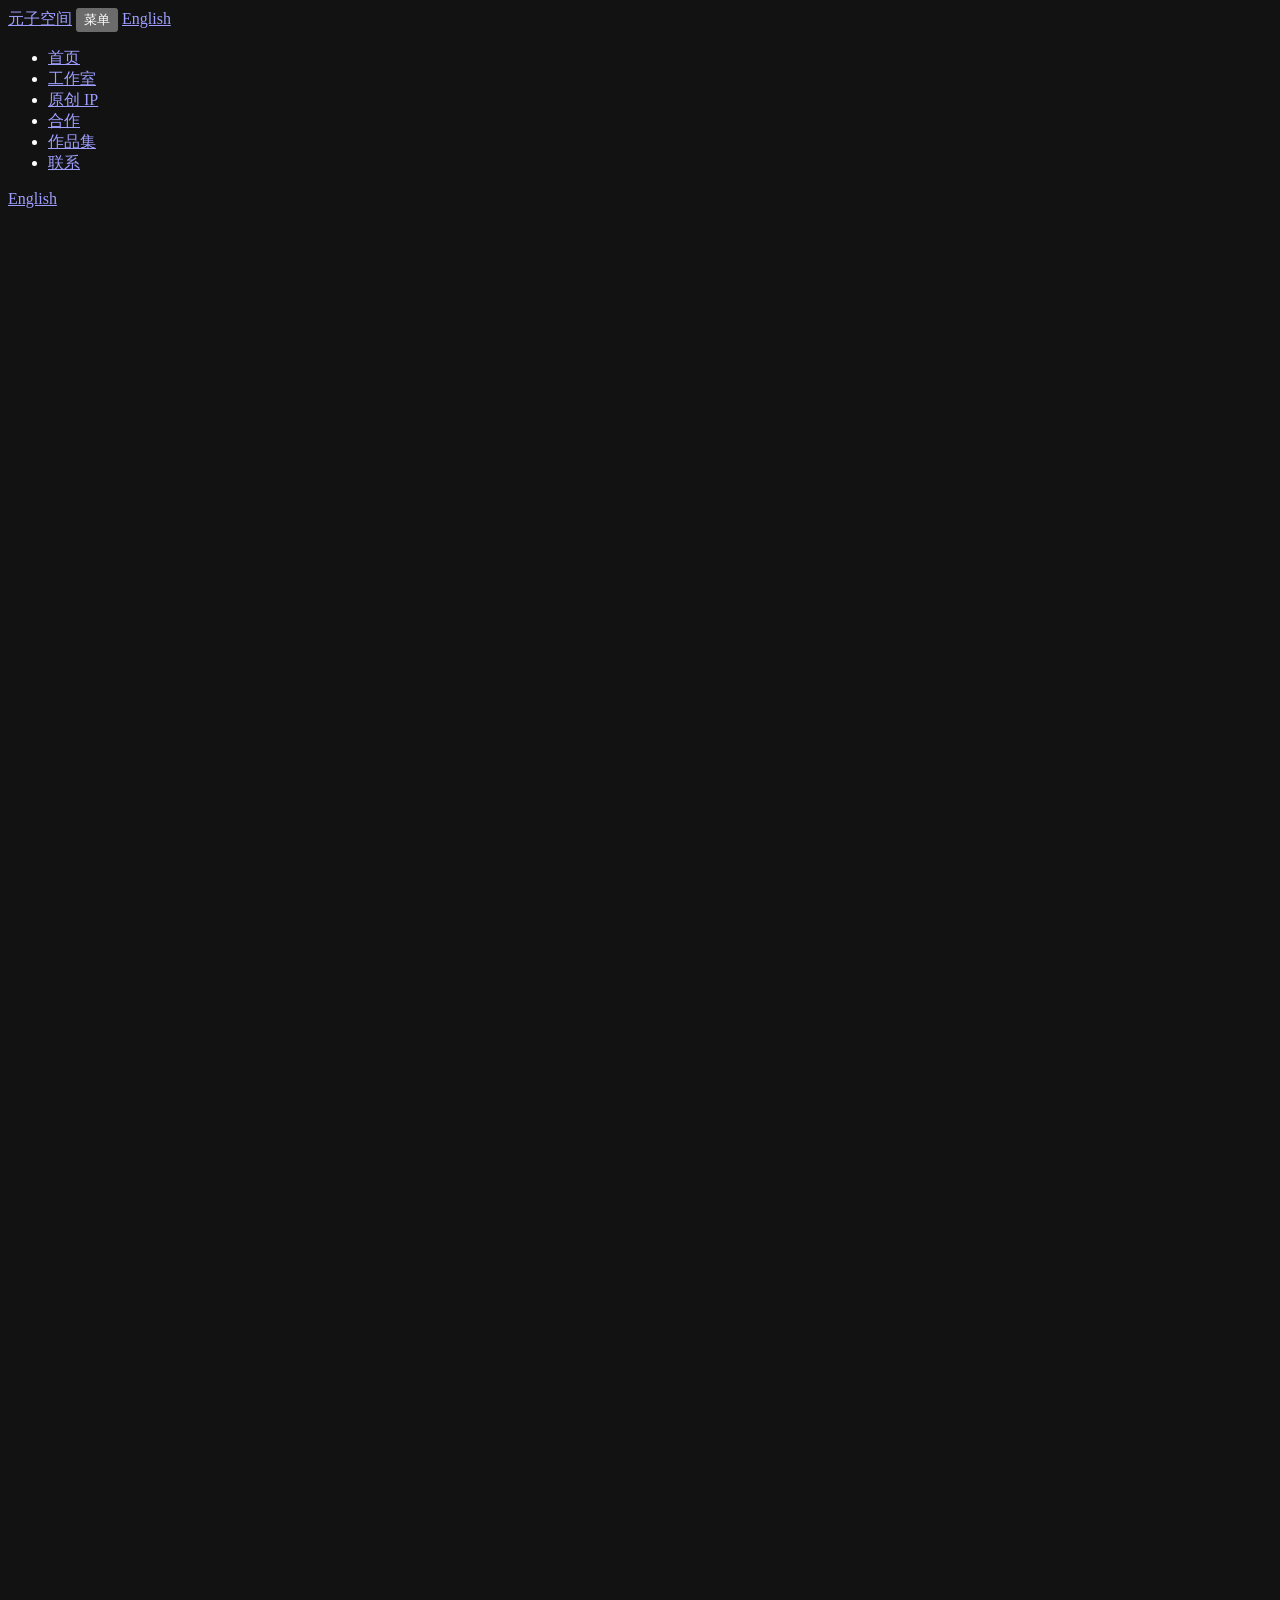
==== index.html @ 401ac4b4 "Add files via upload" ====
<!doctype html>
<html lang="zh-Hans">
<head>
<meta name="robots" content="noindex, nofollow">
<meta charset="utf-8">
<meta name="viewport" content="width=device-width, initial-scale=1">
<meta name="color-scheme" content="dark">
<meta name="theme-color" content="#0a0610">
<title>首页 · 元子空间</title>
<link rel="stylesheet" href="assets/style.css">
</head>
<body>
<header class="site-header">
  <a class="brand" href="index.html">元子空间</a>
  <button class="menu-btn" type="button" aria-expanded="false" aria-controls="site-nav">菜单</button>
  <a class="lang lang-bar" href="en/index.html" lang="en">English</a>
  <nav id="site-nav" class="site-nav" aria-label="主导航">
    <ul><li><a href="index.html" aria-current="page">首页</a></li><li><a href="studio/index.html">工作室</a></li><li><a href="originals/index.html">原创 IP</a></li><li><a href="collaborate/index.html">合作</a></li><li><a href="work/index.html">作品集</a></li><li><a href="contact/index.html">联系</a></li></ul>
    <a class="lang" href="en/index.html" lang="en">English</a>
  </nav>
</header>
<main>

<!-- 首页主视觉：右手终图（桌面 16:9 横版；窄屏/竖屏用 9:16 竖版），见 README -->
<section class="hero">
  <div class="hero-media">
    <picture>
      <source media="(max-width: 768px), (orientation: portrait)" srcset="assets/img/hero-right-hand-portrait.webp" type="image/webp">
      <source media="(max-width: 768px), (orientation: portrait)" srcset="assets/img/hero-right-hand-portrait.jpg" type="image/jpeg">
      <source srcset="assets/img/hero-right-hand.webp" type="image/webp">
      <img class="hero-img" src="assets/img/hero-right-hand.jpg" alt="AI 辅助制作的配图：暗色雨林中伸出的一只右手，前臂上有发光的螺旋纹" width="1920" height="1080">
    </picture>
    <!-- 视差图层：默认隐藏（无 JS / reduced-motion 时只显示上面的合成图）；assets/plx.js 加 class 后才显示。外层 .plx-layer 管滚动位移，内层 picture 管鼠标位移 -->
    <div class="plx" aria-hidden="true">
      <div class="plx-layer plx-bg"><picture class="plx-bg-m">
        <source media="(max-width: 768px), (orientation: portrait)" srcset="assets/img/plx-mobile-bg.webp" type="image/webp">
        <img src="assets/img/plx-desktop-bg.webp" alt="" width="1920" height="1080" loading="eager" decoding="async">
      </picture></div>
      <div class="plx-layer plx-hand"><picture class="plx-hand-m">
        <source media="(max-width: 768px), (orientation: portrait)" srcset="assets/img/plx-mobile-hand.webp" type="image/webp">
        <img src="assets/img/plx-desktop-hand.webp" alt="" width="1920" height="1080" loading="eager" decoding="async">
      </picture></div>
    </div>
  </div>
  <h1 class="tagline"><span class="s"><span class="p">有些知识</span><span class="p">不是学来的。</span></span><span class="s"><span class="p">在婆罗洲，</span><span class="p">它会醒来。</span></span></h1>
  <div class="hero-text">
    <p class="hero-title">《上帝右手》</p>
    <div class="btns">
      <a class="btn btn-solid" href="https://yuanzikongjian.blogspot.com/" target="_blank" rel="noopener noreferrer">免费读第一部</a>
      <a class="btn btn-line" href="collaborate/index.html">商务合作</a>
    </div>
  </div>
</section>
<section class="block">
  <article class="ip-card">
    <div class="cover"><img src="assets/img/hero-right-hand-portrait.webp" alt="暗色雨林中伸出的一只右手" width="941" height="1672"></div>
    <div>
      <h2><a href="originals/index.html">《上帝右手》</a></h2>
      <p class="muted">婆罗洲雨林 · 长篇科幻三部曲</p>
      <ul class="tags"><li>三部已完稿</li><li>第一部免费阅读</li><li>第二、三部未公开</li><li>改编授权开放洽谈</li></ul>
    </div>
  </article>
</section>
<section class="block related">
  <h2>游戏与预告</h2>
  <p class="muted">试玩与预告片（新窗口打开）</p>
  <ul class="related-links">
    <li><a href="https://yuanzikongjian-create.github.io/the-right-handed-god/" target="_blank" rel="noopener noreferrer">卡牌游戏《瑟兰试炼》</a></li>
    <li><a href="https://yuanzikongjian-create.github.io/the-right-handed-god/hub.html" target="_blank" rel="noopener noreferrer">游戏总页</a></li>
    <li><a href="https://yuanzikongjian-create.github.io/the-right-handed-god/media/trailer_zh.mp4" target="_blank" rel="noopener noreferrer">中文预告片</a></li>
  </ul>
</section>
<section class="block center">
  <p class="big"><a href="studio/index.html">一个砂拉越作者的个人工作室。三部长篇已经写完，下一步，是让它们被看见。</a></p>
</section>
<section class="block center">
  <a class="chips" href="collaborate/index.html"><span>改编与联合开发</span><span>出版与发行</span><span>角色形象合作</span><span>产业节与提案</span></a>
</section>
<section class="block contact-strip">
  <p>来信请简单说明你的意向和机构名称（个人创作者写你的公开账号即可）。</p>
  <p><a href="mailto:yuanzikongjian@gmail.com">yuanzikongjian@gmail.com</a></p>
</section>
</main>
<footer class="site-footer">
  <ul class="foot-nav"><li><a href="index.html" aria-current="page">首页</a></li><li><a href="studio/index.html">工作室</a></li><li><a href="originals/index.html">原创 IP</a></li><li><a href="collaborate/index.html">合作</a></li><li><a href="work/index.html">作品集</a></li><li><a href="contact/index.html">联系</a></li></ul>
  <p><a class="lang" href="en/index.html" lang="en">English</a></p>
  <p class="small">© 2026 元子空间</p>
</footer>
<script src="assets/reveal.js"></script>
<script src="assets/nav.js"></script>
<script src="assets/plx.js"></script>
</body>
</html>
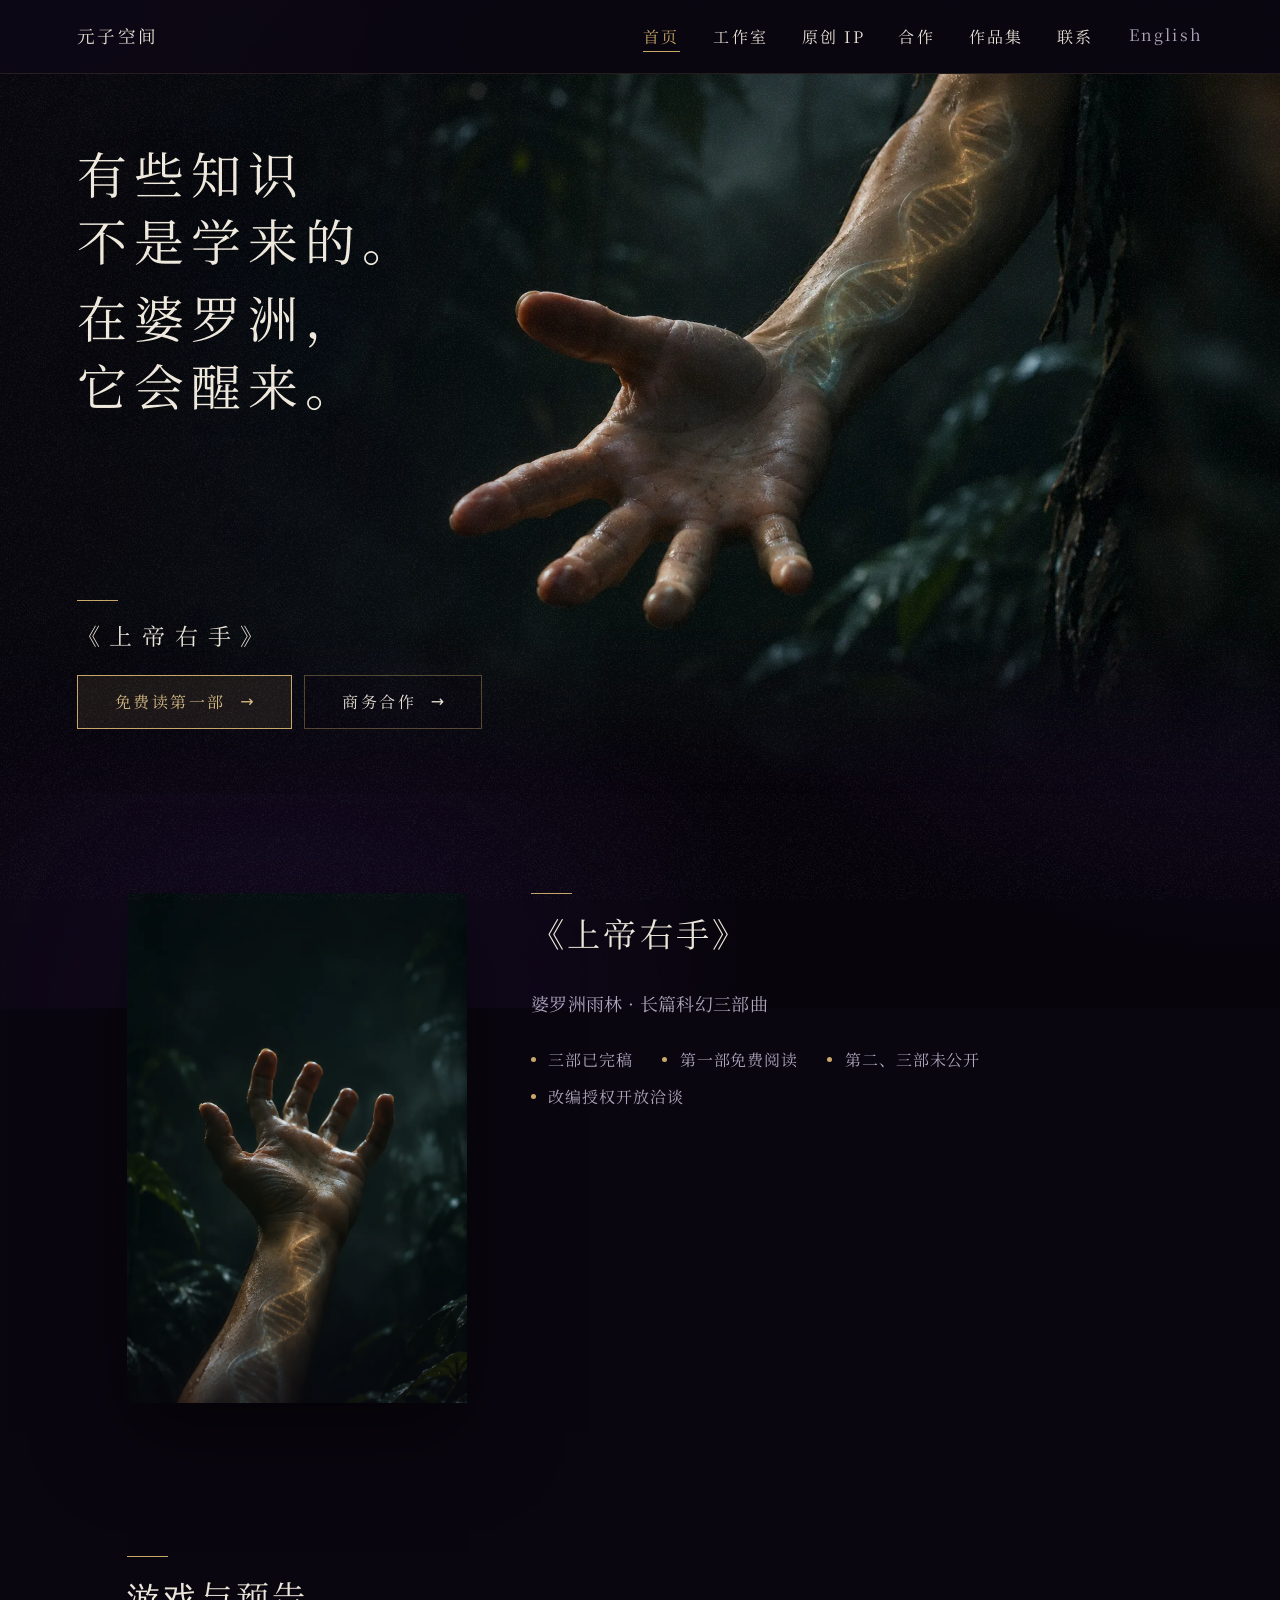
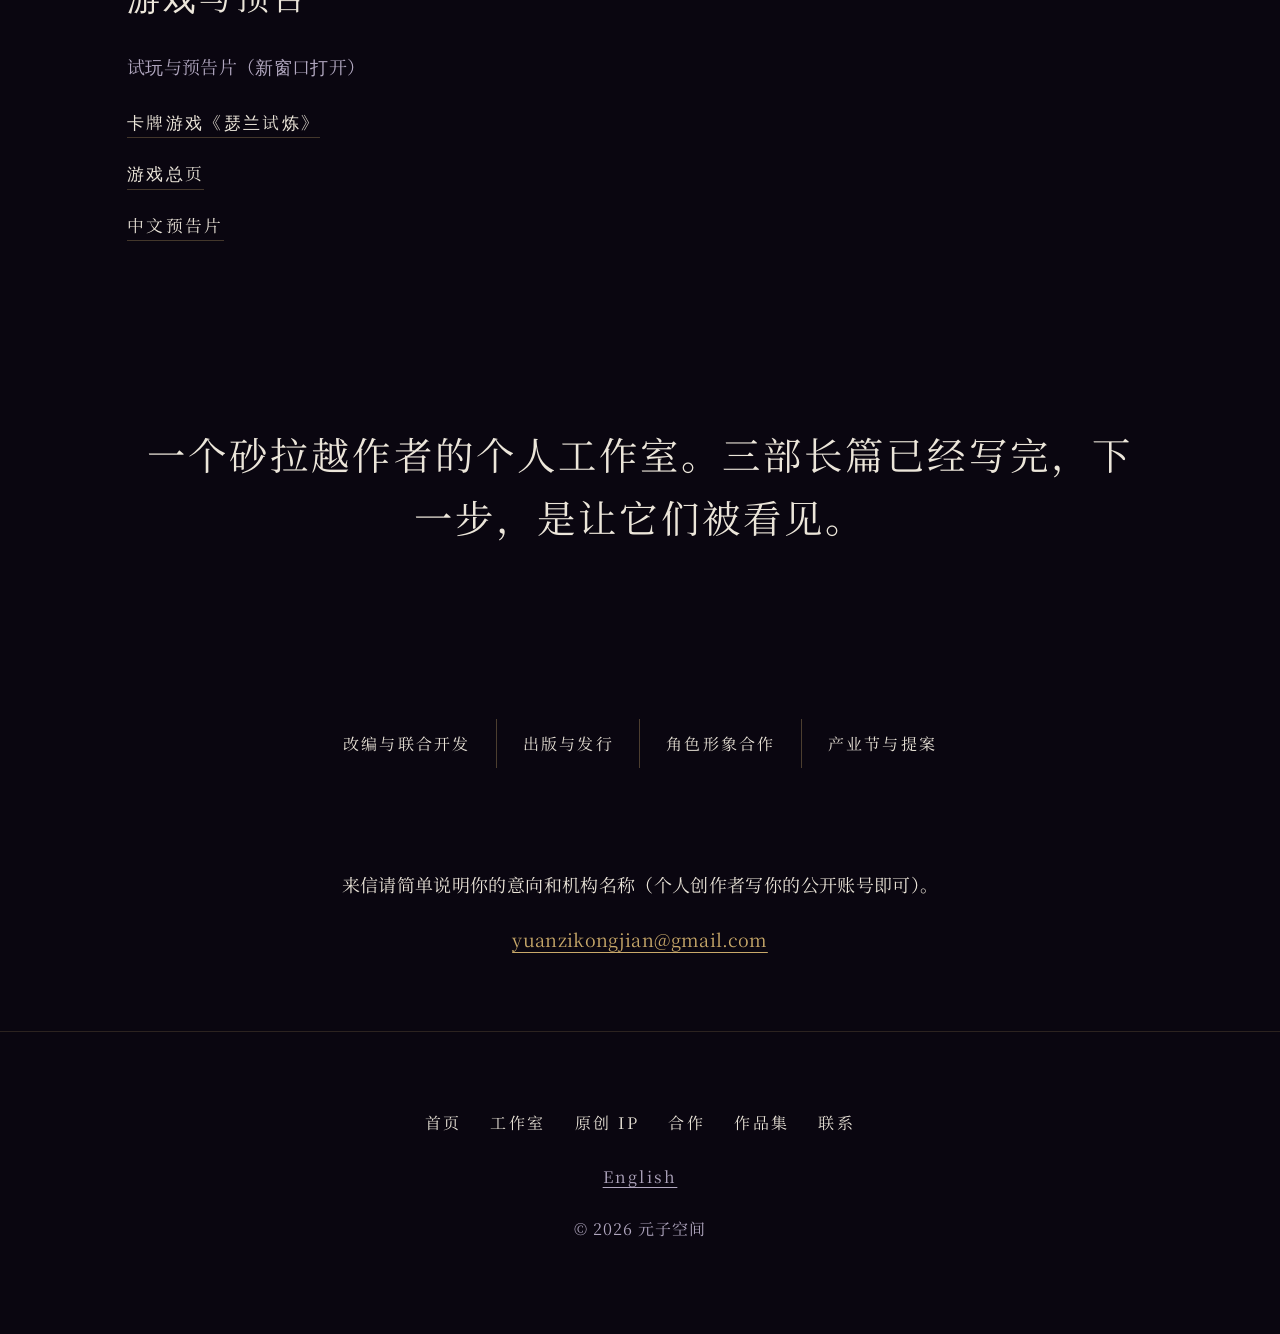
==== commit 8f531ac8: "Preview v2" ====
--- a/index.html
+++ b/index.html
@@ -87,6 +87,7 @@
   <p class="small">© 2026 元子空间</p>
 </footer>
 <script src="assets/reveal.js"></script>
+<script src="assets/geo.js"></script>
 <script src="assets/nav.js"></script>
 <script src="assets/plx.js"></script>
 </body>
--- a/assets/style.css
+++ b/assets/style.css
@@ -0,0 +1,538 @@
+/* [PREVIEW premium-v1 2026-11-25] 本文件为预览副本：:root 配色已换为暗紫，末尾追加「PREMIUM v1」覆盖块。
+   P1-6 工作室网站 · 样式
+   纯 CSS；字体全部自托管（assets/fonts/，woff2，SIL OFL 1.1），无外部字体或 CDN。
+   配色按 P1-4 暗底方案。 */
+
+/* ---------- 字体（自托管，font-display: swap） ---------- */
+@font-face{font-family:"RHG Noto Serif SC";src:url("fonts/NotoSerifSC-Regular-subset.woff2") format("woff2");font-weight:400;font-style:normal;font-display:swap}
+@font-face{font-family:"RHG Noto Serif SC";src:url("fonts/NotoSerifSC-Bold-subset.woff2") format("woff2");font-weight:600 700;font-style:normal;font-display:swap}
+@font-face{font-family:"RHG Cormorant";src:url("fonts/CormorantGaramond-Medium-latin.woff2") format("woff2");font-weight:400 600;font-style:normal;font-display:swap}
+@font-face{font-family:"RHG Cormorant";src:url("fonts/CormorantGaramond-MediumItalic-latin.woff2") format("woff2");font-weight:400 600;font-style:italic;font-display:swap}
+@font-face{font-family:"RHG EB Garamond";src:url("fonts/EBGaramond-Regular-latin.woff2") format("woff2");font-weight:400;font-style:normal;font-display:swap}
+@font-face{font-family:"RHG EB Garamond";src:url("fonts/EBGaramond-SemiBold-latin.woff2") format("woff2");font-weight:600 700;font-style:normal;font-display:swap}
+@font-face{font-family:"RHG EB Garamond";src:url("fonts/EBGaramond-Italic-latin.woff2") format("woff2");font-weight:400;font-style:italic;font-display:swap}
+
+:root{
+  --night:#0a0610; --stone:#110a1a; --line:rgba(201,169,106,.18); --bone:#ece6da;
+  --moss:#b2a8c0; --gold:#c9a96a; --forest:#1f2a22; --cold:#6f8fa6;
+  --pad:5vw; --gap:18vh;
+  --sys-serif:"Songti SC","STSong","Noto Serif CJK SC","Source Han Serif SC","SimSun",Georgia,"Times New Roman",serif;
+  --sys-sans:system-ui,-apple-system,"Segoe UI","PingFang SC","Hiragino Sans GB","Microsoft YaHei","Noto Sans CJK SC",Roboto,sans-serif;
+  /* 中文页 */
+  --body:"RHG Noto Serif SC",var(--sys-serif);
+  --display:"RHG Noto Serif SC",var(--sys-serif);
+  --ui:"RHG Noto Serif SC",var(--sys-serif);
+  --track-ui:.18em;
+}
+html[lang="en"]{
+  --body:"RHG EB Garamond","RHG Noto Serif SC",Garamond,Georgia,var(--sys-serif);
+  --display:"RHG Cormorant","RHG EB Garamond","RHG Noto Serif SC",Garamond,Georgia,var(--sys-serif);
+  --ui:"RHG EB Garamond","RHG Noto Serif SC",Georgia,var(--sys-serif);
+  --track-ui:.14em;
+}
+*{box-sizing:border-box}
+html{-webkit-text-size-adjust:100%;text-rendering:optimizeLegibility;-webkit-font-smoothing:antialiased;-moz-osx-font-smoothing:grayscale}
+body{margin:0;background:var(--night);color:var(--bone);font-family:var(--body);font-size:17px;line-height:1.85;letter-spacing:.02em;overflow-wrap:anywhere;font-kerning:normal}
+html[lang="en"] body{font-size:19px;line-height:1.65;letter-spacing:0;font-variant-numeric:oldstyle-nums}
+img{max-width:100%;display:block}
+a{color:var(--gold);text-decoration-thickness:1px;text-underline-offset:.25em}
+a:focus-visible,button:focus-visible,summary:focus-visible{outline:1px solid var(--gold);outline-offset:4px}
+h1,h2,h3{font-family:var(--display);font-weight:400;line-height:1.35;margin:0 0 .7em;letter-spacing:.1em}
+html[lang="en"] h1,html[lang="en"] h2,html[lang="en"] h3{font-weight:500;letter-spacing:.01em;line-height:1.15}
+h1{font-size:clamp(2.1rem,4vw,3.6rem)}
+h2{font-size:clamp(1.3rem,1.9vw,1.7rem);color:var(--gold)}
+html[lang="en"] h2{font-size:clamp(1.6rem,2.3vw,2.1rem)}
+h3{font-size:1.15rem}
+html[lang="en"] h3{font-size:1.4rem}
+p{margin:0 0 1.1em}
+b{font-weight:600}
+.muted{color:var(--moss)}
+.small{font-size:.82rem;color:var(--moss);letter-spacing:.06em}
+.lead{font-size:clamp(1.05rem,1.4vw,1.25rem);line-height:1.9}
+html[lang="en"] .lead{font-size:clamp(1.2rem,1.6vw,1.45rem);line-height:1.6}
+.eyebrow{color:var(--gold);letter-spacing:.32em;font-family:var(--ui);font-size:.8rem;text-transform:uppercase}
+
+/* 待定占位：醒目黄底（保留系统无衬线，便于识别） */
+mark.tbd{background:#ffd400;color:#111;font-family:var(--sys-sans);font-size:.82em;letter-spacing:0;padding:.05em .35em;border-radius:2px;line-height:1.6;box-decoration-break:clone;-webkit-box-decoration-break:clone;font-style:normal;font-weight:400;text-transform:none}
+mark.tbd:empty{display:none}
+.note{font-size:.88rem;margin-top:.8em}
+
+/* 内部草案条（上线前删除） */
+.draftbar{background:#3a2f12;color:#ffd400;font-family:var(--sys-sans);font-size:.78rem;text-align:center;padding:.35em var(--pad);letter-spacing:.04em}
+
+/* 页眉与导航 */
+.site-header{display:flex;align-items:center;justify-content:space-between;gap:1rem;flex-wrap:wrap;padding:1.1rem var(--pad);border-bottom:1px solid var(--line);background:rgba(11,10,9,.96);position:sticky;top:0;z-index:10}
+.brand{color:var(--bone);text-decoration:none;font-size:1rem;letter-spacing:.12em}
+.site-nav{display:flex;align-items:center;gap:2.2rem;font-family:var(--ui);font-size:.86rem;letter-spacing:var(--track-ui)}
+html[lang="en"] .site-nav{text-transform:uppercase;font-size:.8rem}
+.site-nav ul{display:flex;gap:1.9rem;list-style:none;margin:0;padding:0;flex-wrap:wrap}
+.site-nav a{color:var(--bone);text-decoration:none;padding-bottom:.2em}
+.site-nav a:hover{color:var(--gold)}
+.site-nav a[aria-current="page"]{color:var(--gold);border-bottom:1px solid var(--gold)}
+.lang{color:var(--moss)!important;font-family:var(--ui);letter-spacing:var(--track-ui)}
+.lang-bar{display:none}
+.related-links{list-style:none;margin:.9em 0 0;padding:0;display:flex;flex-direction:column;gap:.5em}
+.related-links a{color:var(--bone);text-decoration:none;border-bottom:1px solid var(--line);padding-bottom:.12em;align-self:flex-start;font-family:var(--ui);font-size:.92rem;letter-spacing:var(--track-ui)}
+.related-links a:hover{color:var(--gold);border-color:var(--gold)}
+.menu-btn{display:none;background:none;border:1px solid var(--line);color:var(--bone);font-family:var(--ui);font-size:.85rem;letter-spacing:var(--track-ui);padding:.4em 1em;border-radius:0;cursor:pointer}
+
+/* 通用区块 */
+main{display:block}
+.block{padding:calc(var(--gap)/2) var(--pad);max-width:1180px;margin:0 auto}
+.block + .block{border-top:1px solid var(--line)}
+.page-head{padding-top:14vh}
+.page-head h1{margin-bottom:.8em}
+.center{text-align:center}
+.big{font-family:var(--display);font-size:clamp(1.45rem,2.4vw,2.1rem);line-height:1.7;letter-spacing:.08em;max-width:26em;margin:0 auto}
+html[lang="en"] .big{font-size:clamp(1.7rem,2.9vw,2.6rem);line-height:1.3;letter-spacing:0;font-weight:500}
+.big a{color:var(--bone);text-decoration:none}
+.big a:hover{color:var(--gold)}
+.prose p{max-width:36em}
+html[lang="en"] .prose p{max-width:34em}
+.dim,.dim h2{color:var(--moss)}
+.two-col{display:grid;grid-template-columns:4fr 8fr;gap:4rem}
+.compare{display:grid;grid-template-columns:1fr 1fr;gap:4rem}
+.list{padding-left:1.2em;margin:0}
+.list li{margin-bottom:.8em}
+.numbered li::marker{color:var(--gold);font-family:var(--ui)}
+
+/* 按钮：细线、宽字距，出版物式 */
+.btns,.cta-row{display:flex;gap:1rem;flex-wrap:wrap}
+.btn{display:inline-block;padding:.85em 2em;border-radius:0;font-family:var(--ui);font-size:.88rem;text-decoration:none;text-align:center;letter-spacing:var(--track-ui);line-height:1.4;transition:background-color .2s,color .2s}
+html[lang="en"] .btn{text-transform:uppercase;font-size:.8rem}
+.btn-solid{background:var(--gold);color:#14110e;border:1px solid var(--gold)}
+.btn-solid:hover{background:#d8bb80}
+.btn-line{border:1px solid rgba(201,169,106,.8);color:var(--gold);background:rgba(11,10,9,.35)}
+.btn-line:hover{background:rgba(201,169,106,.12)}
+
+/* 占位块 */
+.ph{display:flex;align-items:center;justify-content:center;text-align:center;padding:1rem;background:repeating-linear-gradient(135deg,#1a1713 0 12px,#14110e 12px 24px);border:1px dashed #5a5246}
+
+/* 作品卡 / 身份卡 */
+.ip-card{display:grid;grid-template-columns:minmax(180px,300px) 1fr;gap:4rem;align-items:start}
+.ip-card h2 a{color:var(--bone);text-decoration:none}
+.cover{aspect-ratio:2/3;width:100%;overflow:hidden;background:#14110e}
+.cover img{width:100%;height:100%;object-fit:cover;object-position:center}
+.tags{display:flex;flex-wrap:wrap;gap:.6rem;list-style:none;padding:0;margin:1.2rem 0 0;font-family:var(--ui);font-size:.8rem;letter-spacing:.08em}
+.tags li{border:1px solid rgba(201,169,106,.7);color:var(--gold);padding:.25em .9em}
+.chips{display:inline-flex;flex-wrap:wrap;justify-content:center;text-decoration:none;font-family:var(--ui);color:var(--bone);letter-spacing:var(--track-ui);font-size:.9rem}
+.chips span{padding:.4em 1.4em;border-left:1px solid var(--line)}
+.chips span:first-child{border-left:0}
+.chips:hover span{color:var(--gold)}
+.contact-strip{text-align:center}
+
+/* 规格表 */
+.spec{display:grid;grid-template-columns:9em 1fr;gap:.7em 2em;margin:1.6rem 0 0}
+.spec dt{color:var(--moss);font-family:var(--ui);font-size:.82rem;letter-spacing:.12em;padding-top:.3em}
+.spec dd{margin:0;border-bottom:1px solid var(--line);padding-bottom:.7em}
+
+/* 角色条 */
+.chars{list-style:none;padding:0;margin:0;display:grid;grid-template-columns:repeat(auto-fill,minmax(220px,1fr));gap:2.4rem}
+.portrait{aspect-ratio:3/4;margin-bottom:1.1rem}
+.char p{font-size:.95em}
+
+/* FAQ */
+.faq details{border-bottom:1px solid var(--line);padding:1em 0}
+.faq summary{cursor:pointer;font-size:1.05em}
+.faq details p{margin:.8em 0 0;color:var(--bone)}
+.empty{min-height:30vh;display:flex;align-items:center;justify-content:center}
+
+/* 页脚 */
+.site-footer{border-top:1px solid var(--line);padding:3.5rem var(--pad);font-family:var(--ui);text-align:center}
+.foot-nav{display:flex;flex-wrap:wrap;justify-content:center;gap:1.6rem;list-style:none;padding:0;margin:0 0 1.2rem;letter-spacing:var(--track-ui)}
+html[lang="en"] .foot-nav{text-transform:uppercase;font-size:.78rem}
+.foot-nav a{color:var(--bone);text-decoration:none;font-size:.86rem}
+
+/* ============ 首页首屏（海报式） ============
+   桌面横版：tagline 大字压在左上角；书名与按钮在左下；全部停在手的左侧。
+   横版终图中，手部最左约在画面 35.2%（50–70% 高度）、40.4%（上半）、42.1%（70–80% 高度）。 */
+.hero{position:relative;margin:0;overflow:hidden;background:#060e0f;aspect-ratio:16/9;max-height:100vh;width:100%}
+.hero-media{position:absolute;inset:0}
+.hero-media > picture{display:block;width:100%;height:100%}
+.hero-img{width:100%;height:100%;object-fit:cover;object-position:center}
+.hero::after{content:"";position:absolute;inset:0;background:linear-gradient(90deg,rgba(4,8,9,.62) 0%,rgba(4,8,9,.28) 30%,rgba(4,8,9,0) 46%);pointer-events:none}
+.tagline{position:absolute;z-index:1;left:var(--pad);top:9%;margin:0;color:#f1ebdf;font-family:var(--display);font-weight:400;font-size:3.9vw;line-height:1.36;letter-spacing:.14em;text-shadow:0 2px 24px rgba(0,0,0,.55)}
+html[lang="en"] .tagline{font-size:4.25vw;line-height:1.04;letter-spacing:.005em;font-weight:500}
+.tagline .p{display:block}
+.tagline .s + .s .p:first-child{margin-top:.18em}
+.hero-text{position:absolute;z-index:1;left:var(--pad);bottom:9%;max-width:30vw}
+.hero-title{margin:0 0 1.5rem;color:var(--bone);font-family:var(--display);font-size:1.55vw;letter-spacing:.42em;line-height:1.4}
+html[lang="en"] .hero-title{font-size:2.1vw;letter-spacing:.03em;font-weight:500}
+.hero-title::before{content:"";display:block;width:2.6rem;height:1px;background:var(--gold);margin-bottom:1.1rem}
+.hero-text .btns{gap:.8rem;flex-wrap:nowrap}
+.hero-meta{padding:.9rem var(--pad);font-family:var(--ui);font-size:.82rem;color:var(--moss);letter-spacing:.06em;border-bottom:1px solid var(--line)}
+.hero-meta p{margin:.2em 0}
+
+/* 手机 */
+@media (max-width:760px){
+  :root{--pad:6vw;--gap:12vh}
+  body{font-size:16px}
+  html[lang="en"] body{font-size:18px}
+  h1{font-size:clamp(1.9rem,8vw,2.5rem)}
+  .menu-btn{display:inline-block;order:3;margin-left:.55rem}
+  .lang-bar{display:inline-block;order:2;margin-left:auto;padding:.4em 0;font-size:.85rem;white-space:nowrap}
+  .brand{order:1}
+  .site-nav{order:4}
+  .site-nav > .lang{display:none}
+  .js .site-nav{display:none;width:100%}
+  .js .site-nav.open{display:flex}
+  .site-nav{flex-direction:column;align-items:flex-start;gap:.9rem;width:100%}
+  .site-nav ul{flex-direction:column;gap:.7rem}
+  .two-col,.compare,.ip-card{grid-template-columns:1fr;gap:1.6rem}
+  .ip-card .cover{max-width:260px}
+  .spec{grid-template-columns:1fr;gap:.2em}
+  .spec dd{margin-bottom:.8em}
+  .chips{display:grid;grid-template-columns:1fr 1fr;gap:.4rem}
+  .chips span{border:1px solid var(--line)}
+  .chips span:first-child{border-left:1px solid var(--line)}
+  .btns .btn,.cta-row .btn{flex:1 1 100%}
+  .chars{grid-template-columns:1fr}
+  .portrait{max-width:280px}
+}
+
+/* 窄屏 / 竖屏首屏：9:16 竖版图（t187u）。竖图上部约 33.7% 是暗区。
+   tagline、书名、按钮按顺序排在图前的文字块里（底色取竖图顶部 #060e0f），
+   竖图用负边距上移，只让按钮落入竖图顶部暗区，不压手指。 */
+@media (max-width:768px), (orientation:portrait){
+  .hero{aspect-ratio:auto;max-height:none;height:auto;display:flex;flex-direction:column}
+  .hero::after{display:none}
+  .tagline,html[lang="en"] .tagline{position:relative;order:0;left:auto;top:auto;padding:1.9rem var(--pad) 0}
+  .tagline{font-size:min(7.6vw,3.2rem);line-height:1.5;letter-spacing:.1em}
+  html[lang="en"] .tagline{font-size:min(8.8vw,3.6rem);line-height:1.04}
+  .tagline .s{display:block}
+  .tagline .p{display:inline}
+  html[lang="en"] .tagline .p{display:block}
+  .tagline .s + .s{margin-top:.1em}
+  .hero-text{position:relative;order:1;z-index:1;left:auto;bottom:auto;max-width:none;padding:1.3rem var(--pad) 0}
+  .hero-title{font-size:min(4.4vw,1.5rem);margin-bottom:1rem}
+  html[lang="en"] .hero-title{font-size:min(5.6vw,1.9rem)}
+  .hero-title::before{width:2rem;margin-bottom:.8rem}
+  .hero-text .btns{flex-wrap:nowrap;gap:.7rem}
+  .hero-text .btns .btn{flex:1 1 0;padding:.8em .4em;white-space:nowrap}
+  .hero-media{position:relative;inset:auto;order:2;margin-top:-32vw}
+  .hero-media > picture{height:auto}
+  .hero-img{height:auto;aspect-ratio:9/16;object-fit:cover;object-position:center}
+}
+@media (prefers-reduced-motion:no-preference){html{scroll-behavior:smooth}}
+
+/* ============ 首页视差（assets/plx.js） ============
+   默认（无 JS、reduced-motion、图层未加载完）：.plx 不显示，只看合成图 .hero-img，与改动前完全一致。
+   plx.js 给 <html> 加 .js-plx（标题淡入上移），两层图都加载成功后再加 .plx-live（显示图层并开始移动）。
+   图层压在合成图上方；背景层下移时露出的上沿是合成图本身（同一画面），不会出现黑缝。
+   手层只朝远离前臂断口的方向移：桌面只向上（断口在顶边），手机只向下（断口在底边）；手层不淡出、不缩放。 */
+.plx{display:none;position:absolute;inset:0;overflow:hidden;pointer-events:none}
+.js-plx .plx{display:block;visibility:hidden}
+.plx-live .plx{visibility:visible}
+.plx-layer{position:absolute;inset:0;will-change:transform}
+.plx-layer picture{position:absolute;inset:0;display:block;will-change:transform}
+.plx img{width:100%;height:100%;object-fit:cover;object-position:center}
+/* 位移由 plx.js 直接写 style.transform：外层 .plx-layer = 滚动，内层 picture = 鼠标，两者叠加互不覆盖 */
+@keyframes plx-rise{from{opacity:0;transform:translate3d(0,var(--rise,18px),0)}to{opacity:1;transform:none}}
+/* 淡入顺序：tagline → 书名 → 按钮；2.8s，柔和缓动；按钮比书名晚 0.7s */
+.js-plx .tagline{animation:plx-rise 2.8s cubic-bezier(.22,.61,.36,1) .2s both}
+.js-plx .hero-title{animation:plx-rise 2.8s cubic-bezier(.22,.61,.36,1) .9s both}
+.js-plx .hero-text .btns{animation:plx-rise 2.8s cubic-bezier(.22,.61,.36,1) 1.6s both}
+@media (max-width:768px), (orientation:portrait){.js-plx .tagline,.js-plx .hero-title,.js-plx .hero-text .btns{--rise:10px}}
+@media (prefers-reduced-motion:reduce){
+  .plx{display:none!important}
+  .js-plx .tagline,.js-plx .hero-title,.js-plx .hero-text .btns{animation:none}
+}
+
+
+/* 作品集列表 */
+.work-list{list-style:none;padding:0;margin:0;max-width:36em}
+.work-list li{margin:0 0 1.8rem;padding:0 0 1.5rem;border-bottom:1px solid var(--line)}
+.work-list li:last-child{border-bottom:0;margin-bottom:0;padding-bottom:0}
+.work-list h3{margin:0 0 .35em}
+.work-list p{margin:0 0 .35em}
+.social-links a + a{margin-left:.7em}
+
+/* 人物卡轮播：一次三张，中间彩色稍大，两侧灰度稍后叠成扇形 */
+.char-carousel.is-on .char-data{position:absolute;left:-9999px;width:1px;height:1px;overflow:hidden}
+.char-ui{display:flex;align-items:center;justify-content:center;gap:.15rem;user-select:none}
+.char-nav{flex:0 0 auto;width:2.4rem;height:2.6rem;border:1px solid var(--line);background:transparent;color:var(--gold);font-size:1.7rem;line-height:1;cursor:pointer;padding:0}
+.char-nav[hidden]{display:none}
+.char-stage{position:relative;flex:1 1 auto;width:min(100%,540px);height:430px;touch-action:pan-y}
+.char-slot{position:absolute;top:50%;left:50%;width:46%;aspect-ratio:3/4;padding:0;border:1px solid var(--line);background:#16130f;overflow:hidden;cursor:pointer;transform-origin:center center;transition:transform .35s ease,filter .35s ease}
+.char-slot img{width:100%;height:100%;object-fit:cover;object-position:center top;pointer-events:none}
+.char-slot.is-center{z-index:3;width:54%;transform:translate(-50%,-52%);border-color:rgba(201,169,106,.45);box-shadow:0 18px 40px rgba(0,0,0,.5);filter:none}
+.char-slot.is-left{z-index:2;transform:translate(-98%,-48%) scale(.84) rotate(-7deg);filter:grayscale(1)}
+.char-slot.is-right{z-index:1;transform:translate(-2%,-48%) scale(.84) rotate(7deg);filter:grayscale(1)}
+.char-ph{display:flex;align-items:center;justify-content:center;height:100%;padding:.8rem;color:var(--moss);font-family:var(--ui);font-size:.85rem;text-align:center;background:repeating-linear-gradient(135deg,#1a1713 0 12px,#14110e 12px 24px)}
+.char-caption{text-align:center;max-width:32em;margin:1.3rem auto 0}
+.char-caption h3{margin:0 0 .35em;color:var(--bone)}
+.char-caption p{margin:0;color:var(--moss)}
+.char-modal{position:fixed;inset:0;z-index:80}
+.char-modal[hidden]{display:none!important}
+.char-modal-backdrop{position:absolute;inset:0;background:rgba(0,0,0,.78)}
+.char-modal-box{position:relative;z-index:1;max-width:920px;max-height:calc(100vh - 3rem);margin:1.5rem auto;background:var(--stone);border:1px solid var(--line);padding:1.2rem var(--pad) 2rem;overflow:auto}
+.char-modal-close{float:right;border:0;background:transparent;color:var(--bone);font-size:1.8rem;cursor:pointer;line-height:1;padding:.1em .25em}
+.char-modal-img{clear:both;margin:0 0 1.1rem}
+.char-modal-img img{width:100%;height:auto;object-fit:contain;max-height:70vh;margin:0 auto}
+.char-modal-box h3{margin:0 0 .4em}
+.char-modal-box p{margin:0;max-width:36em}
+@media (max-width:760px){
+  .char-stage{height:340px;width:100%}
+  .char-slot.is-center{width:58%}
+  .char-slot.is-left{transform:translate(-90%,-48%) scale(.78) rotate(-6deg)}
+  .char-slot.is-right{transform:translate(-10%,-48%) scale(.78) rotate(6deg)}
+  .char-nav{width:2rem;height:2.4rem}
+  .char-modal-box{margin:.6rem;max-height:calc(100vh - 1.2rem);padding:1rem}
+}
+@media (prefers-reduced-motion:reduce){
+  .char-slot{transition:none}
+}
+
+
+/* =====================================================================
+   PREMIUM v1（本地预览 2026-11-25）— 覆盖块，放在最后以覆盖上面的旧规则
+   配色：暗紫近黑 + 金；青色只用于按下/激活/焦点。缓动统一 cubic-bezier(.4,0,.2,1)（缓进缓出，无回弹）。
+   ===================================================================== */
+:root{
+  --plum:#1e1233; --gold-hi:#dcc088; --cyan:#5fd4c8;
+  --ease:cubic-bezier(.4,0,.2,1);
+  --pad:6vw;
+}
+html{background:var(--night)}
+body{background:transparent;font-size:18px;line-height:1.95}
+html[lang="en"] body{font-size:20px;line-height:1.7}
+
+/* ---- 背景：深紫→近黑的大面积缓慢渐变（固定层，仅 transform 漂移）+ 极淡颗粒 ---- */
+body::before{content:"";position:fixed;inset:-12%;z-index:-1;pointer-events:none;
+  background:
+    radial-gradient(62vmax 52vmax at 12% 8%,rgba(52,28,86,.55),transparent 62%),
+    radial-gradient(70vmax 60vmax at 90% 52%,rgba(38,18,66,.5),transparent 66%),
+    radial-gradient(60vmax 50vmax at 28% 100%,rgba(44,22,72,.45),transparent 62%),
+    linear-gradient(180deg,#0e0819 0%,#0a0610 46%,#07040b 100%);
+  animation:bg-drift 90s var(--ease) infinite alternate;will-change:transform}
+@keyframes bg-drift{from{transform:translate3d(-2%,-1%,0) scale(1)}to{transform:translate3d(2%,2%,0) scale(1.08)}}
+body::after{content:"";position:fixed;inset:0;z-index:5;pointer-events:none;
+  background:url("img/grain.png") repeat;background-size:256px 256px;opacity:.045}
+
+/* ---- 链接与焦点（青色 = 按下/焦点） ---- */
+a{transition:color .4s var(--ease),border-color .4s var(--ease)}
+a:hover{color:var(--gold-hi)}
+a:active{color:var(--cyan)}
+a:focus-visible,button:focus-visible,summary:focus-visible{outline:2px solid var(--cyan);outline-offset:4px}
+
+/* ---- 页眉 / 导航 ---- */
+.site-header{background:rgba(10,6,16,.86);-webkit-backdrop-filter:blur(14px);backdrop-filter:blur(14px);border-bottom:1px solid rgba(201,169,106,.14);padding:1.2rem var(--pad)}
+.brand{font-size:1.1rem;letter-spacing:.14em;transition:color .4s var(--ease)}
+.brand:hover{color:var(--gold-hi)}
+:root{--track-ui:.14em}
+html[lang="en"]{--track-ui:.12em}
+.site-nav{font-size:1rem;gap:2.2rem}
+html[lang="en"] .site-nav{font-size:1rem}
+.site-nav ul{gap:2.1rem}
+.site-nav a{transition:color .4s var(--ease),border-color .4s var(--ease)}
+.site-nav a:hover{color:var(--gold-hi)}
+.site-nav a:active{color:var(--cyan)}
+.lang{font-size:1rem}
+.menu-btn{font-size:1rem;min-height:44px;padding:.5em 1.2em;border-color:rgba(201,169,106,.5);transition:color .4s var(--ease),border-color .4s var(--ease)}
+.menu-btn[aria-expanded="true"]{border-color:var(--cyan);color:var(--cyan)}
+
+/* ---- 字级层级：标题大、次级文字 ≥16px ---- */
+h1{font-size:clamp(2.4rem,5vw,4.4rem);line-height:1.25}
+html[lang="en"] h1{font-size:clamp(2.8rem,5.6vw,5rem);line-height:1.08}
+h2{font-size:clamp(1.7rem,2.6vw,2.4rem);color:var(--bone);margin-bottom:.9em}
+html[lang="en"] h2{font-size:clamp(2.1rem,3.2vw,3rem)}
+h2::before{content:"";display:block;width:2.6rem;height:1px;background:var(--gold);margin-bottom:1.1rem}
+.dim h2{color:var(--moss)}
+.ip-card h2 a{transition:color .4s var(--ease)}
+.ip-card h2 a:hover{color:var(--gold-hi)}
+h3{font-size:clamp(1.3rem,1.6vw,1.5rem)}
+html[lang="en"] h3{font-size:clamp(1.55rem,1.9vw,1.8rem)}
+.lead{font-size:clamp(1.15rem,1.7vw,1.5rem)}
+html[lang="en"] .lead{font-size:clamp(1.3rem,1.9vw,1.65rem)}
+.eyebrow{font-size:1rem;letter-spacing:.3em}
+.small,.note,.hero-meta{font-size:1rem}
+.big{font-size:clamp(1.7rem,3vw,2.9rem);line-height:1.65}
+html[lang="en"] .big{font-size:clamp(2rem,3.6vw,3.4rem);line-height:1.25}
+.big a{transition:color .5s var(--ease)}
+
+/* ---- 留白分主次；去掉区块间暗分割线 ---- */
+.block{padding:clamp(4rem,11vh,8rem) var(--pad)}
+.block + .block{border-top:0}
+.page-head{padding-top:clamp(6rem,16vh,11rem);padding-bottom:clamp(2rem,5vh,4rem)}
+.block.related,.block.contact-strip{padding-top:clamp(2.5rem,6vh,4.5rem);padding-bottom:clamp(2.5rem,6vh,4.5rem)}
+.block.center:has(.chips){padding-top:clamp(2rem,5vh,3.5rem);padding-bottom:clamp(2rem,5vh,3.5rem)}
+.block.center:has(.big){padding-top:clamp(5rem,14vh,10rem);padding-bottom:clamp(5rem,14vh,10rem)}
+.prose p{max-width:34em}
+
+/* 书卡 */
+.ip-card{grid-template-columns:minmax(200px,340px) 1fr;gap:clamp(2rem,5vw,5rem)}
+.cover{position:relative;box-shadow:0 30px 80px rgba(0,0,0,.55)}
+.cover::after{content:"";position:absolute;inset:0;background:linear-gradient(180deg,rgba(10,6,16,0) 62%,rgba(10,6,16,.5));pointer-events:none}
+
+/* 规格表：不再逐行画线，靠留白 */
+.spec{grid-template-columns:8em 1fr;gap:1.1em 2.4em}
+.spec dt{font-size:1rem;letter-spacing:.1em;padding-top:.15em}
+.spec dd{border-bottom:0;padding-bottom:0}
+
+/* 标签：纯文字 + 金点，不再像按钮 */
+.tags{gap:.4rem 1.8rem;font-size:1rem;letter-spacing:.06em;margin-top:1.4rem}
+.tags li{border:0;padding:0 0 0 1.1rem;position:relative;color:var(--moss)}
+.tags li::before{content:"";position:absolute;left:0;top:.82em;width:5px;height:5px;border-radius:50%;background:var(--gold)}
+
+/* chips */
+.chips{font-size:1rem}
+.chips span{padding:.55em 1.6em;border-left:1px solid rgba(201,169,106,.35);transition:color .4s var(--ease)}
+.chips:hover span{color:var(--gold-hi)}
+
+/* 相关链接 / 作品集 / FAQ */
+.related-links{gap:.9em}
+.related-links a{font-size:1.05rem;border-bottom-color:rgba(201,169,106,.3);padding-bottom:.2em}
+.related-links a:hover{border-color:var(--gold)}
+.work-list{max-width:40em}
+.work-list li{border-bottom:0;padding-bottom:0;margin-bottom:2.8rem}
+.work-list h3{font-size:clamp(1.4rem,1.9vw,1.8rem)}
+.faq details{padding:1.2em 0}
+.faq summary{font-size:1.15em;list-style:none;display:flex;justify-content:space-between;gap:1rem;transition:color .4s var(--ease)}
+.faq summary::-webkit-details-marker{display:none}
+.faq summary::after{content:"+";color:var(--gold);transition:transform .45s var(--ease)}
+.faq details[open] summary::after{transform:rotate(45deg)}
+.faq summary:hover{color:var(--gold-hi)}
+
+/* 页脚 */
+.site-footer{padding:clamp(3rem,8vh,5rem) var(--pad)}
+.foot-nav{gap:1.8rem}
+.foot-nav a{font-size:1rem}
+html[lang="en"] .foot-nav{font-size:1rem}
+.site-footer .lang{font-size:1rem}
+
+/* ---- 按钮：金色细边框 + 悬停自左向右填充；青色 = 按下 ---- */
+.btns,.cta-row{gap:1.1rem}
+.btn{position:relative;display:inline-flex;align-items:center;justify-content:center;gap:.9em;min-height:54px;padding:.9em 2.3em;
+  font-size:1rem;letter-spacing:.16em;line-height:1.3;color:var(--gold);
+  background:linear-gradient(var(--gold),var(--gold)) no-repeat left center/0% 100% rgba(201,169,106,.10);
+  border:1px solid rgba(201,169,106,.75);
+  transition:background-size .55s var(--ease),color .55s var(--ease),border-color .55s var(--ease)}
+html[lang="en"] .btn{font-size:1rem;letter-spacing:.14em}
+.btn::after{content:"\2192";font-family:var(--sys-sans);letter-spacing:0;transition:transform .55s var(--ease)}
+.btn:hover{background-size:100% 100%;color:#120a1a;border-color:var(--gold)}
+.btn:hover::after{transform:translateX(.35em)}
+.btn:active{background:var(--cyan);color:#06100f;border-color:var(--cyan);transition-duration:.15s}
+.btn-solid{border-color:var(--gold);color:var(--gold-hi)}
+.btn-line{color:var(--bone);border-color:rgba(201,169,106,.4);background-color:transparent}
+.hero .btn-line{background-color:rgba(10,6,16,.4)}
+.btn-solid:hover,.btn-line:hover{background-color:rgba(201,169,106,.10)}
+
+/* ---- 首屏：紫黑渐隐边缘，去掉与页面的硬切 ---- */
+.hero{background:transparent}
+.hero-media{-webkit-mask-image:linear-gradient(180deg,#000 0,#000 76%,transparent 100%);mask-image:linear-gradient(180deg,#000 0,#000 76%,transparent 100%)}
+.hero::after{background:linear-gradient(90deg,rgba(10,6,16,.68) 0%,rgba(10,6,16,.3) 30%,rgba(10,6,16,0) 48%)}
+.hero-text{max-width:40vw}
+html[lang="en"] .hero-text{max-width:50vw}
+.hero-title{font-size:clamp(1.3rem,1.8vw,1.8rem)}
+html[lang="en"] .hero-title{font-size:clamp(1.5rem,2.2vw,2.2rem)}
+.hero-text .btns{flex-wrap:wrap}
+@media (max-width:768px),(orientation:portrait){
+  .hero-media{-webkit-mask-image:linear-gradient(180deg,transparent 0,#000 16%,#000 82%,transparent 100%);mask-image:linear-gradient(180deg,transparent 0,#000 16%,#000 82%,transparent 100%)}
+  .hero-text{max-width:none}
+  html[lang="en"] .hero-text{max-width:none}
+  .hero-text .btns{flex-wrap:wrap}
+  .hero-text .btns .btn{flex:1 1 auto;padding:.8em 1.2em;white-space:nowrap}
+  .hero-title,html[lang="en"] .hero-title{font-size:min(5vw,1.5rem)}
+  /* 覆盖块里未加媒体查询的两栏设定（.ip-card / .spec）会盖掉文件前部的手机单栏，这里重新声明 */
+  .two-col,.compare,.ip-card{grid-template-columns:1fr;gap:1.6rem}
+  .ip-card .cover{max-width:260px}
+  .spec{grid-template-columns:1fr;gap:.2em}
+  .spec dd{margin-bottom:1em}
+}
+
+/* ---- 滚动淡入（assets/reveal.js 给元素加 .rv，进入视口加 .in；一次只动一样，错峰出现） ---- */
+.rv-on .rv{opacity:0;transform:translate3d(0,16px,0);transition:opacity .75s var(--ease),transform .75s var(--ease);transition-delay:var(--rv-d,0s)}
+.rv-on .rv.in{opacity:1;transform:none}
+
+/* ---- 页面切换：支持的浏览器里做 .5s 交叉淡化；不支持则退回为载入淡入 ---- */
+@media (prefers-reduced-motion:no-preference){
+  @view-transition{navigation:auto}
+  ::view-transition-old(root),::view-transition-new(root){animation-duration:.5s;animation-timing-function:cubic-bezier(.4,0,.2,1)}
+}
+@supports not (view-transition-name:none){
+  @media (prefers-reduced-motion:no-preference){body{animation:page-in .6s var(--ease) both}}
+}
+@keyframes page-in{from{opacity:0}to{opacity:1}}
+
+/* ---- 人物卡：持久元素 + 交叉淡化；修正桌面中间卡尺寸（原 bug：舞台被 flex 撑到 954px，中间卡 515×687，盖住名字与句子） ---- */
+.char-ui{position:relative;display:block;max-width:820px;margin:0 auto;overflow-x:clip}
+.char-stage{--cw:clamp(210px,21vw,290px);position:relative;display:block;width:100%;height:clamp(430px,40vw,500px);flex:none;touch-action:pan-y}
+.char-slot,.char-slot.is-center,.char-slot.is-left,.char-slot.is-right{width:var(--cw)}
+.char-slot{position:absolute;top:50%;left:50%;aspect-ratio:3/4;padding:0;
+  border:1px solid rgba(201,169,106,.2);background:#150d20;overflow:hidden;cursor:pointer;
+  transform:translate(-50%,-50%) scale(.7);opacity:0;filter:grayscale(1) brightness(.8);z-index:0;pointer-events:none;
+  transition:transform .7s var(--ease),opacity .6s var(--ease),filter .7s var(--ease),border-color .7s var(--ease);will-change:transform,opacity}
+.char-slot img{width:100%;height:100%;object-fit:cover;object-position:center top;pointer-events:none}
+.char-slot.is-center{z-index:3;opacity:1;filter:none;pointer-events:auto;transform:translate(-50%,-50%);border-color:rgba(201,169,106,.55);box-shadow:0 24px 60px rgba(0,0,0,.55)}
+.char-slot.is-left{z-index:2;opacity:.85;filter:grayscale(1) brightness(.85);pointer-events:auto;transform:translate(-138%,-50%) scale(.84) rotate(-6deg)}
+.char-slot.is-right{z-index:2;opacity:.85;filter:grayscale(1) brightness(.85);pointer-events:auto;transform:translate(38%,-50%) scale(.84) rotate(6deg)}
+.char-slot.is-out-left{transform:translate(-190%,-50%) scale(.7) rotate(-8deg)}
+.char-slot.is-out-right{transform:translate(90%,-50%) scale(.7) rotate(8deg)}
+.char-slot:active{border-color:var(--cyan)}
+.char-nav{position:absolute;top:50%;transform:translateY(-50%);z-index:6;width:48px;height:56px;flex:none;
+  border:1px solid rgba(201,169,106,.4);background:rgba(10,6,16,.55);color:var(--gold);font-size:1.7rem;line-height:1;cursor:pointer;padding:0;
+  transition:color .4s var(--ease),border-color .4s var(--ease),background-color .4s var(--ease)}
+.char-nav.prev{left:0}
+.char-nav.next{right:0}
+.char-nav:hover{border-color:var(--gold);background:rgba(201,169,106,.14)}
+.char-nav:active{border-color:var(--cyan);color:var(--cyan)}
+.char-caption{min-height:8.5em;margin-top:1.4rem;transition:opacity .45s var(--ease)}
+.char-caption.is-swap{opacity:0}
+.char-caption h3{font-size:clamp(1.5rem,2vw,2rem)}
+html[lang="en"] .char-caption h3{font-size:clamp(1.8rem,2.4vw,2.4rem)}
+.char-caption p{font-size:1.05rem}
+html[lang="en"] .char-caption p{font-size:1.15rem}
+.char-modal{opacity:0;transition:opacity .45s var(--ease)}
+.char-modal.is-open{opacity:1}
+.char-modal-backdrop{background:rgba(6,3,10,.84);-webkit-backdrop-filter:blur(4px);backdrop-filter:blur(4px)}
+.char-modal-box{background:var(--stone);border-color:var(--line);transform:translateY(14px);transition:transform .6s var(--ease)}
+.char-modal.is-open .char-modal-box{transform:none}
+.char-modal-close{min-width:44px;min-height:44px;transition:color .4s var(--ease)}
+.char-modal-close:hover{color:var(--gold-hi)}
+.char-modal-close:active{color:var(--cyan)}
+.char-modal-box p{font-size:1.05rem}
+
+/* ---- 手机 ---- */
+@media (max-width:760px){
+  body{font-size:17px}
+  html[lang="en"] body{font-size:19px}
+  .block{padding:clamp(3.2rem,9vh,5rem) var(--pad)}
+  .brand{font-size:1.05rem}
+  .lang-bar{font-size:1rem;min-height:44px;display:inline-flex;align-items:center}
+  .chips span{border:1px solid rgba(201,169,106,.3);padding:.7em .6em}
+  .chips span:first-child{border-left:1px solid rgba(201,169,106,.3)}
+  .btns .btn,.cta-row .btn{flex:1 1 100%}
+  .two-col,.compare,.ip-card{grid-template-columns:1fr;gap:1.6rem}
+  .ip-card .cover{max-width:260px}
+  /* 菜单过渡保留在下方 1100 查询中（字号加大后 768 宽桌面导航已放不下） */
+  .spec{grid-template-columns:1fr;gap:.2em}
+  .spec dd{margin-bottom:1em}
+  .char-stage{--cw:clamp(150px,52vw,210px);height:clamp(330px,88vw,380px)}
+  .char-slot.is-left{transform:translate(-128%,-50%) scale(.8) rotate(-5deg)}
+  .char-slot.is-right{transform:translate(28%,-50%) scale(.8) rotate(5deg)}
+  .char-slot.is-out-left{transform:translate(-180%,-50%) scale(.7) rotate(-7deg)}
+  .char-slot.is-out-right{transform:translate(80%,-50%) scale(.7) rotate(7deg)}
+  .char-nav{width:44px;height:52px}
+  .char-caption{min-height:10em}
+  .char-modal-box{margin:.6rem;padding:1rem}
+}
+/* 覆盖块把导航字号从 .86rem 提到 1rem 后，1100 以下横排会换行或溢出，改为与手机相同的汉堡菜单 */
+@media (max-width:1100px){
+  .menu-btn{display:inline-block;order:3;margin-left:.55rem}
+  .lang-bar{display:inline-flex;align-items:center;order:2;margin-left:auto;padding:.4em 0;white-space:nowrap;min-height:44px}
+  .brand{order:1}
+  .site-nav{order:4;flex-direction:column;align-items:flex-start;gap:1rem;width:100%}
+  .site-nav > .lang{display:none}
+  .site-nav ul{flex-direction:column;gap:.4rem;width:100%}
+  .site-nav ul a{display:inline-block;padding:.45em 0}
+  .js .site-nav{display:flex;max-height:0;opacity:0;overflow:hidden;visibility:hidden;margin-top:-1rem;
+    transition:max-height .5s var(--ease),opacity .4s var(--ease),margin-top .5s var(--ease),visibility 0s linear .5s}
+  .js .site-nav.open{max-height:560px;opacity:1;visibility:visible;margin-top:0;transition-delay:0s}
+}
+
+/* ---- 尊重 prefers-reduced-motion：全部过渡与漂移关闭 ---- */
+@media (prefers-reduced-motion:reduce){
+  body::before{animation:none}
+  .rv-on .rv{opacity:1;transform:none;transition:none}
+  .btn,.btn::after,a,.char-slot,.char-caption,.char-modal,.char-modal-box,.faq summary::after,.js .site-nav{transition:none!important}
+}
